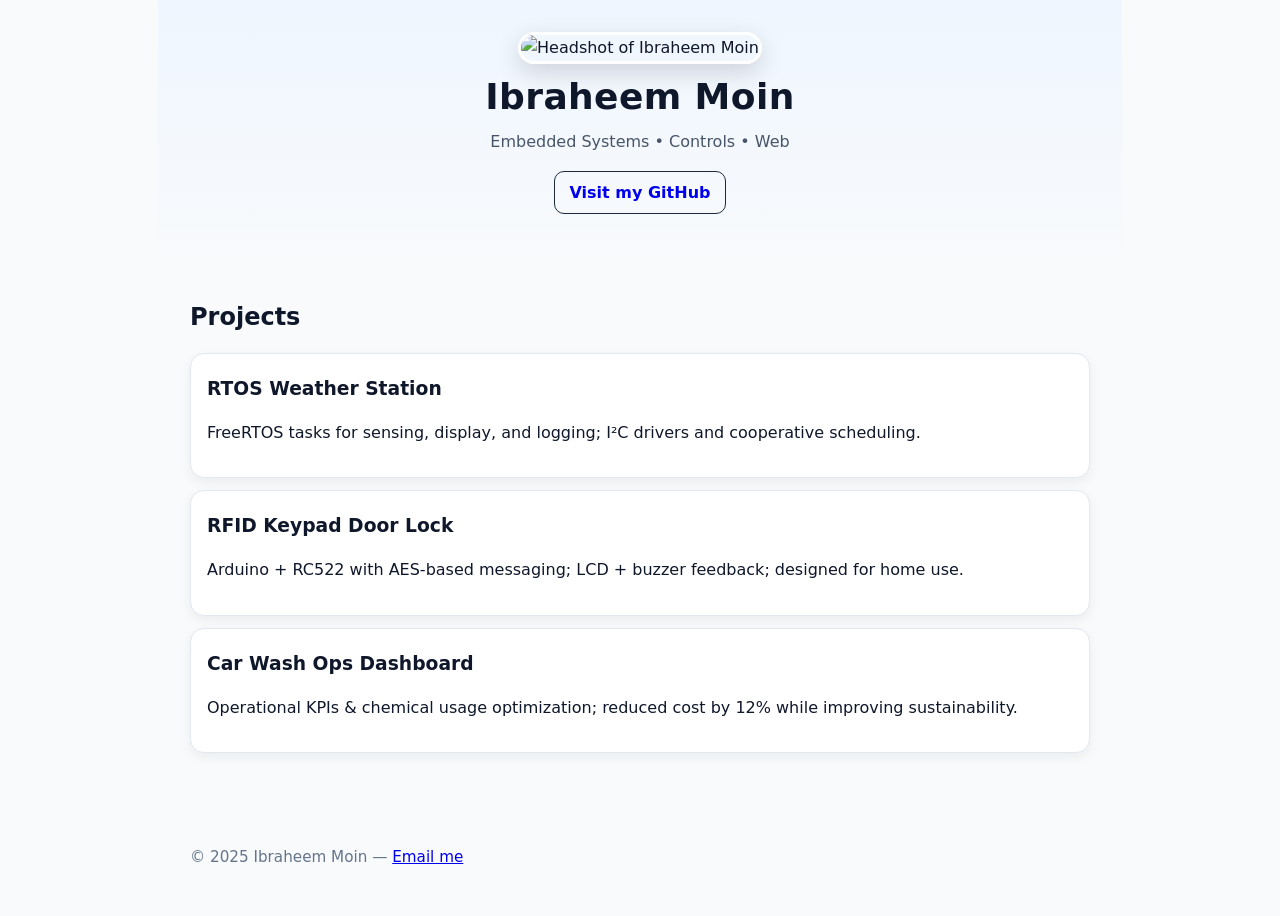
==== index.html @ 3cb20e9a "Fixing Directory" ====
<!DOCTYPE html>
<html lang="en">
  <head>
    <meta charset="UTF-8" />
    <meta name="viewport" content="width=device-width, initial-scale=1" />
    <!-- Required: meta description -->
    <meta name="description" content="Ibraheem Moin — personal website showcasing projects, resume highlights, and contact links." />
    <title>Ibraheem Moin — Personal Site</title>
    <link rel="stylesheet" href="stylesheet.css" />
  </head>
  <body>
    <!-- Section 1 -->
    <div id="hero" class="section">
      <header>
        <img class="avatar" src="assets/profile.jpg" alt="Headshot of Ibraheem Moin" />
        <h1 class="brand">Ibraheem Moin</h1>
        <p class="subtitle">Embedded Systems • Controls • Web</p>
        <!-- Required: external link -->
        <p class="cta">
          <a class="btn" href="https://github.com/ibraheemmoin" target="_blank" rel="noopener">Visit my GitHub</a>
        </p>
      </header>
    </div>

    <!-- Section 2 -->
    <div class="section">
      <h2 class="section-title">Projects</h2>

      <!-- Required: class used ≥2x (.card) -->
      <article class="card">
        <h3>RTOS Weather Station</h3>
        <p>FreeRTOS tasks for sensing, display, and logging; I²C drivers and cooperative scheduling.</p>
      </article>

      <article class="card">
        <h3>RFID Keypad Door Lock</h3>
        <p>Arduino + RC522 with AES-based messaging; LCD + buzzer feedback; designed for home use.</p>
      </article>

      <article class="card">
        <h3>Car Wash Ops Dashboard</h3>
        <p>Operational KPIs & chemical usage optimization; reduced cost by 12% while improving sustainability.</p>
      </article>
    </div>

    <footer class="section">
      <p>© <span id="year">2025</span> Ibraheem Moin — <a href="mailto:ibraheem@example.com">Email me</a></p>
    </footer>
  </body>
</html>
---- stylesheet.css ----
/* Tag selector styling */
body {
  font-family: system-ui, -apple-system, Segoe UI, Roboto, sans-serif;
  line-height: 1.6;
  color: #0f172a;
  background: #f8fafc;
  margin: 0;              /* box model #1 */
}

h1, h2, h3 { margin: 0.25rem 0; }

/* Class (used ≥2x) */
.section {
  max-width: 900px;
  margin: 0 auto;         /* centers */
  padding: 2rem;          /* box model #2 */
}

.section-title {
  font-size: 1.5rem;
  margin-bottom: 1rem;
}

.card {
  background: white;
  border: 1px solid #e2e8f0; /* box model: border */
  border-radius: 14px;
  padding: 1rem;             /* box model: padding */
  margin: 0.75rem 0;         /* box model: margin */
  box-shadow: 0 4px 12px rgba(2, 6, 23, 0.06);
}

/* ID styling */
#hero {
  text-align: center;
  background: linear-gradient(180deg, #eff6ff, #f8fafc);
}

.brand { font-size: 2.25rem; letter-spacing: 0.4px; }
.subtitle { color: #475569; margin-top: 0.25rem; }

.avatar {
  width: 120px;
  height: 120px;
  border-radius: 9999px;
  object-fit: cover;
  border: 3px solid white;
  box-shadow: 0 8px 24px rgba(2, 6, 23, 0.15);
}

.btn {
  display: inline-block;
  text-decoration: none;
  font-weight: 600;
  border: 1px solid #1e293b;
  padding: 0.5rem 0.9rem;
  border-radius: 10px;
}

/* Hover color for <a> */
a:hover { color: #2563eb; }

footer { color: #64748b; font-size: 0.95rem; }
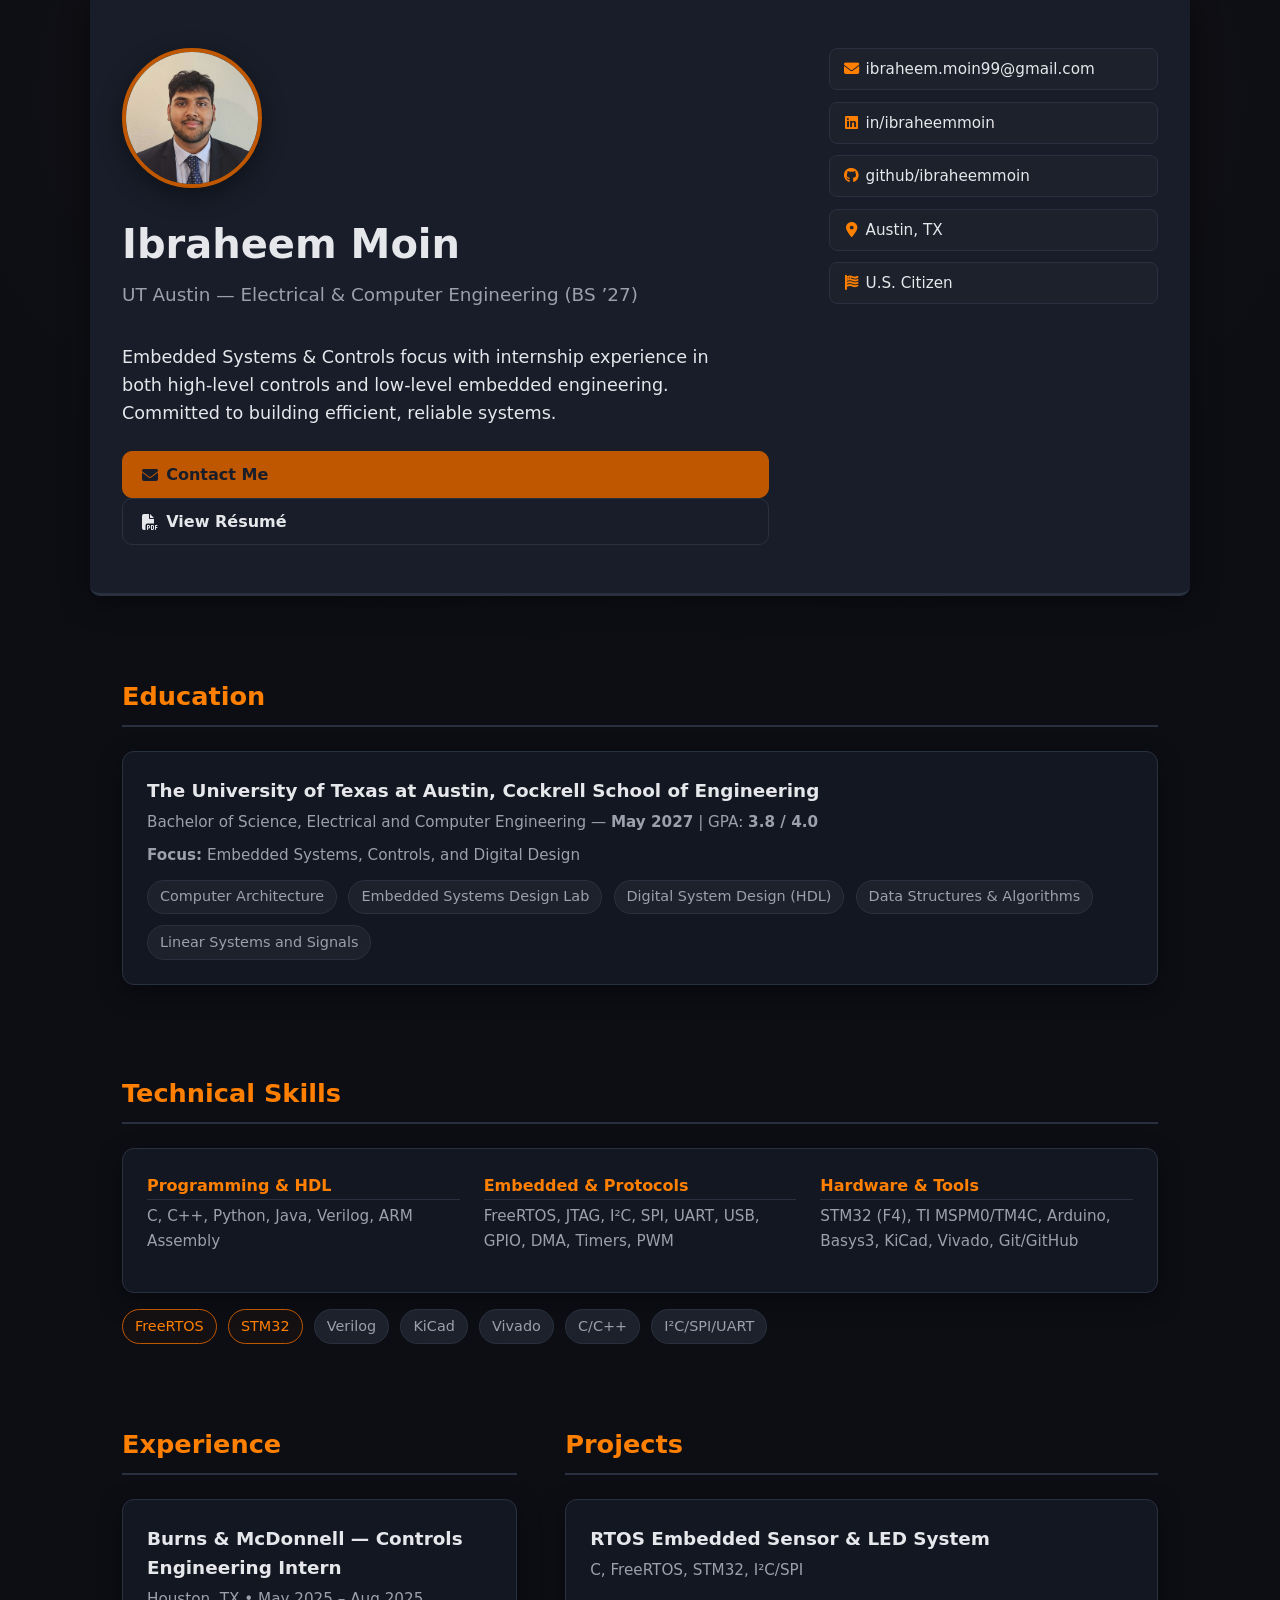
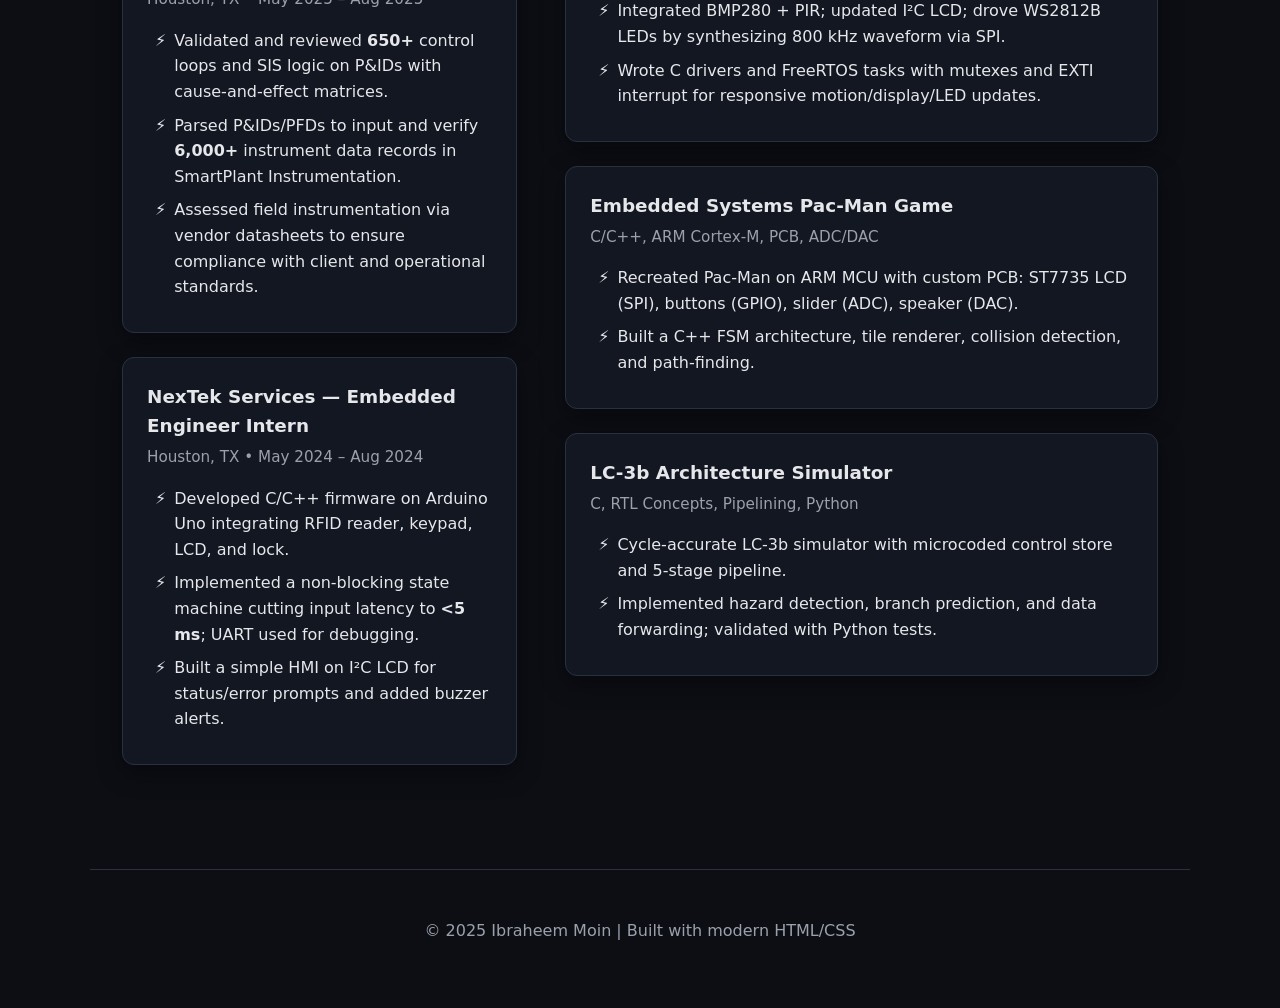
==== commit 2b22e5b6: "Made final adjustments" ====
--- a/index.html
+++ b/index.html
@@ -1,50 +1,163 @@
 <!DOCTYPE html>
-<html lang="en">
-  <head>
+<html lang="en" data-theme="burntlight">
+
+<head>
     <meta charset="UTF-8" />
     <meta name="viewport" content="width=device-width, initial-scale=1" />
-    <!-- Required: meta description -->
-    <meta name="description" content="Ibraheem Moin — personal website showcasing projects, resume highlights, and contact links." />
-    <title>Ibraheem Moin — Personal Site</title>
+    <meta name="description"
+        content="Ibraheem Moin — UT Austin ECE student. Embedded systems, controls, and digital design projects with internship experience at Burns & McDonnell and NexTek Services." />
+    <title>Ibraheem Moin — Portfolio</title>
     <link rel="stylesheet" href="stylesheet.css" />
-  </head>
-  <body>
-    <!-- Section 1 -->
-    <div id="hero" class="section">
-      <header>
-        <img class="avatar" src="assets/profile.jpg" alt="Headshot of Ibraheem Moin" />
-        <h1 class="brand">Ibraheem Moin</h1>
-        <p class="subtitle">Embedded Systems • Controls • Web</p>
-        <!-- Required: external link -->
-        <p class="cta">
-          <a class="btn" href="https://github.com/ibraheemmoin" target="_blank" rel="noopener">Visit my GitHub</a>
-        </p>
-      </header>
-    </div>
+    <link rel="stylesheet" href="https://cdnjs.cloudflare.com/ajax/libs/font-awesome/6.5.2/css/all.min.css"
+        integrity="sha512-SnH5WK+bZxgPHs44uWIX+LLMD/CDF1xBlB+K2dPfG6G/g02u3z63l5x6B2GkGk0d5z5e5c5q5Q5g5f5o5a5Q=="
+        crossorigin="anonymous" referrerpolicy="no-referrer" />
+</head>
 
-    <!-- Section 2 -->
-    <div class="section">
-      <h2 class="section-title">Projects</h2>
+<body>
+    <header id="hero">
+        <div class="hero-main">
+            <img class="avatar" src="profile.jpg" alt="Headshot of Ibraheem Moin" />
+            <h1 class="brand">Ibraheem Moin</h1>
+            <p class="subtitle">UT Austin — Electrical & Computer Engineering (BS ’27)</p>
+            <p class="summary">Embedded Systems & Controls focus with internship experience in both high-level controls and
+                low-level embedded engineering. Committed to building efficient, reliable systems.</p>
 
-      <!-- Required: class used ≥2x (.card) -->
-      <article class="card">
-        <h3>RTOS Weather Station</h3>
-        <p>FreeRTOS tasks for sensing, display, and logging; I²C drivers and cooperative scheduling.</p>
-      </article>
+            <a class="btn primary-btn" href="mailto:ibraheem.moin99@gmail.com">
+                <i class="fa-solid fa-envelope"></i> Contact Me
+            </a>
+            <a class="btn" href="Ibraheem.Moin.Resume.pdf" target="_blank">
+                <i class="fa-solid fa-file-pdf"></i> View Résumé
+            </a>
+        </div>
+        <div class="hero-contact">
+            <a class="chip" href="mailto:ibraheem.moin99@gmail.com">
+                <i class="fa-solid fa-envelope"></i> ibraheem.moin99@gmail.com
+            </a>
+            <a class="chip" href="https://linkedin.com/in/ibraheemmoin" target="_blank" rel="noopener">
+                <i class="fa-brands fa-linkedin"></i> in/ibraheemmoin
+            </a>
+            <a class="chip" href="https://github.com/ibraheemmoin" target="_blank" rel="noopener">
+                <i class="fa-brands fa-github"></i> github/ibraheemmoin
+            </a>
+            <span class="chip">
+                <i class="fa-solid fa-location-dot"></i> Austin, TX
+            </span>
+            <span class="chip">
+                <i class="fa-solid fa-flag-usa"></i> U.S. Citizen
+            </span>
+        </div>
+    </header>
 
-      <article class="card">
-        <h3>RFID Keypad Door Lock</h3>
-        <p>Arduino + RC522 with AES-based messaging; LCD + buzzer feedback; designed for home use.</p>
-      </article>
+    <main class="container">
+        <section>
+            <h2 class="section-title">Education</h2>
+            <div class="card wide-card">
+                <h3>The University of Texas at Austin, Cockrell School of Engineering</h3>
+                <p class="meta">Bachelor of Science, Electrical and Computer Engineering — <strong>May 2027</strong> | GPA:
+                    <strong>3.8 / 4.0</strong></p>
+                <p class="meta">
+                    <strong>Focus:</strong> Embedded Systems, Controls, and Digital Design
+                </p>
+                <div class="tag-group">
+                    <span class="tag">Computer Architecture</span>
+                    <span class="tag">Embedded Systems Design Lab</span>
+                    <span class="tag">Digital System Design (HDL)</span>
+                    <span class="tag">Data Structures &amp; Algorithms</span>
+                    <span class="tag">Linear Systems and Signals</span>
+                </div>
+            </div>
+        </section>
 
-      <article class="card">
-        <h3>Car Wash Ops Dashboard</h3>
-        <p>Operational KPIs & chemical usage optimization; reduced cost by 12% while improving sustainability.</p>
-      </article>
-    </div>
+        <section>
+            <h2 class="section-title">Technical Skills</h2>
+            <div class="card skills-grid">
+                <div>
+                    <h3>Programming & HDL</h3>
+                    <p>C, C++, Python, Java, Verilog, ARM Assembly</p>
+                </div>
+                <div>
+                    <h3>Embedded & Protocols</h3>
+                    <p>FreeRTOS, JTAG, I²C, SPI, UART, USB, GPIO, DMA, Timers, PWM</p>
+                </div>
+                <div>
+                    <h3>Hardware & Tools</h3>
+                    <p>STM32 (F4), TI MSPM0/TM4C, Arduino, Basys3, KiCad, Vivado, Git/GitHub</p>
+                </div>
+            </div>
+            <div class="tag-group large-tags" aria-hidden="true">
+                <span class="tag primary">FreeRTOS</span>
+                <span class="tag primary">STM32</span>
+                <span class="tag">Verilog</span>
+                <span class="tag">KiCad</span>
+                <span class="tag">Vivado</span>
+                <span class="tag">C/C++</span>
+                <span class="tag">I²C/SPI/UART</span>
+            </div>
+        </section>
 
-    <footer class="section">
-      <p>© <span id="year">2025</span> Ibraheem Moin — <a href="mailto:ibraheem@example.com">Email me</a></p>
+        <div class="grid-section">
+            <section>
+                <h2 class="section-title">Experience</h2>
+                <div class="card experience-card">
+                    <h3>Burns &amp; McDonnell — Controls Engineering Intern</h3>
+                    <p class="meta">Houston, TX • May 2025 – Aug 2025</p>
+                    <ul>
+                        <li>Validated and reviewed <strong>650+</strong> control loops and SIS logic on P&amp;IDs with
+                            cause-and-effect matrices.</li>
+                        <li>Parsed P&amp;IDs/PFDs to input and verify <strong>6,000+</strong> instrument data records in
+                            SmartPlant Instrumentation.</li>
+                        <li>Assessed field instrumentation via vendor datasheets to ensure compliance with client and
+                            operational standards.</li>
+                    </ul>
+                </div>
+                <div class="card experience-card">
+                    <h3>NexTek Services — Embedded Engineer Intern</h3>
+                    <p class="meta">Houston, TX • May 2024 – Aug 2024</p>
+                    <ul>
+                        <li>Developed C/C++ firmware on Arduino Uno integrating RFID reader, keypad, LCD, and lock.</li>
+                        <li>Implemented a non-blocking state machine cutting input latency to <strong>&lt;5 ms</strong>;
+                            UART used for debugging.</li>
+                        <li>Built a simple HMI on I²C LCD for status/error prompts and added buzzer alerts.</li>
+                    </ul>
+                </div>
+            </section>
+
+            <section>
+                <h2 class="section-title">Projects</h2>
+                <div class="card project-card">
+                    <h3>RTOS Embedded Sensor &amp; LED System</h3>
+                    <p class="meta">C, FreeRTOS, STM32, I²C/SPI</p>
+                    <ul>
+                        <li>Integrated BMP280 + PIR; updated I²C LCD; drove WS2812B LEDs by synthesizing 800 kHz waveform
+                            via SPI.</li>
+                        <li>Wrote C drivers and FreeRTOS tasks with mutexes and EXTI interrupt for responsive motion/display/LED updates.</li>
+                    </ul>
+                </div>
+                <div class="card project-card">
+                    <h3>Embedded Systems Pac-Man Game</h3>
+                    <p class="meta">C/C++, ARM Cortex-M, PCB, ADC/DAC</p>
+                    <ul>
+                        <li>Recreated Pac-Man on ARM MCU with custom PCB: ST7735 LCD (SPI), buttons (GPIO), slider (ADC),
+                            speaker (DAC).</li>
+                        <li>Built a C++ FSM architecture, tile renderer, collision detection, and path-finding.</li>
+                    </ul>
+                </div>
+                <div class="card project-card">
+                    <h3>LC-3b Architecture Simulator</h3>
+                    <p class="meta">C, RTL Concepts, Pipelining, Python</p>
+                    <ul>
+                        <li>Cycle-accurate LC-3b simulator with microcoded control store and 5-stage pipeline.</li>
+                        <li>Implemented hazard detection, branch prediction, and data forwarding; validated with Python
+                            tests.</li>
+                    </ul>
+                </div>
+            </section>
+        </div>
+    </main>
+
+    <footer>
+        <p>© 2025 Ibraheem Moin | Built with modern HTML/CSS</p>
     </footer>
-  </body>
-</html>
+</body>
+
+</html>
--- a/stylesheet.css
+++ b/stylesheet.css
@@ -1,63 +1,297 @@
-/* Tag selector styling */
+/* ---------- THEME TOKENS: Burntlight/Dark Mode Base ---------- */
+:root {
+    --bg: #0c0e14;
+    --surface: #131721;
+    --surface-light: #181d29;
+    --text: #e6e7eb;
+    --muted: #9aa1ad;
+    --border: #293140;
+    --accent: #bf5700;
+    /* UT Burnt Orange */
+    --accent-light: #ff7f00;
+    --chip-bg: #1c212b;
+    --shadow: 0 8px 25px rgba(0, 0, 0, .4);
+}
+
+/* ---------- GLOBAL STYLES ---------- */
+* {
+    box-sizing: border-box;
+}
+
 body {
-  font-family: system-ui, -apple-system, Segoe UI, Roboto, sans-serif;
-  line-height: 1.6;
-  color: #0f172a;
-  background: #f8fafc;
-  margin: 0;              /* box model #1 */
-}
-
-h1, h2, h3 { margin: 0.25rem 0; }
-
-/* Class (used ≥2x) */
-.section {
-  max-width: 900px;
-  margin: 0 auto;         /* centers */
-  padding: 2rem;          /* box model #2 */
+    margin: 0;
+    background: radial-gradient(1200px 800px at 50% 100px, rgba(191, 87, 0, .05), transparent 70%),
+        var(--bg);
+    color: var(--text);
+    font: 400 16px/1.6 'Inter', system-ui, -apple-system, Segoe UI, Roboto, sans-serif;
+}
+
+.container {
+    max-width: 1100px;
+    margin: 0 auto;
+    padding: 3rem 2rem;
+}
+
+a {
+    color: var(--accent-light);
+    text-decoration: none;
+    transition: color .2s ease;
+}
+
+a:hover {
+    color: var(--text);
+}
+
+/* ---------- HERO/HEADER (New Split-Screen Layout) ---------- */
+#hero {
+    background: var(--surface-light);
+    border-bottom: 3px solid var(--border);
+    display: grid;
+    grid-template-columns: 2fr 1fr;
+    max-width: 1100px;
+    margin: 0 auto;
+    padding: 3rem 2rem;
+    gap: 3rem;
+    /* Responsive adjustment for small screens */
+    border-radius: 0 0 10px 10px;
+    box-shadow: 0 5px 30px rgba(0, 0, 0, 0.45);
+}
+
+@media (max-width: 900px) {
+    #hero {
+        grid-template-columns: 1fr;
+        padding: 2rem 1.5rem;
+    }
+
+    .hero-contact {
+        border-top: 1px solid var(--border);
+        padding-top: 1.5rem;
+    }
+}
+
+.hero-main {
+    display: flex;
+    flex-direction: column;
+}
+
+.avatar {
+    width: 140px;
+    height: 140px;
+    border-radius: 9999px;
+    object-fit: cover;
+    border: 4px solid var(--accent);
+    box-shadow: var(--shadow);
+    margin-bottom: 1rem;
+}
+
+.brand {
+    font-size: 2.5rem;
+    margin: .5rem 0 .25rem;
+    font-weight: 700;
+    color: var(--text);
+}
+
+.subtitle {
+    color: var(--muted);
+    font-size: 1.15rem;
+    margin-top: 0;
+    margin-bottom: 1rem;
+}
+
+.summary {
+    font-size: 1.1rem;
+    margin-bottom: 1.5rem;
+    max-width: 600px;
+}
+
+/* Contact Chips in Hero Section */
+.hero-contact {
+    display: flex;
+    flex-direction: column;
+    gap: .7rem;
+    font-size: .95rem;
+}
+
+.chip {
+    background: var(--chip-bg);
+    border: 1px solid var(--border);
+    color: var(--text);
+    padding: .5rem .8rem;
+    border-radius: 8px;
+    transition: background .2s ease, border-color .2s ease;
+}
+
+.chip:hover {
+    border-color: var(--accent);
+    background: var(--surface);
+}
+
+.chip i {
+    color: var(--accent-light);
+    width: 1.2em;
+    text-align: center;
+}
+
+/* Call to Action Buttons */
+.btn {
+    display: inline-flex;
+    align-items: center;
+    gap: .5rem;
+    border: 1px solid var(--border);
+    border-radius: 10px;
+    padding: .6rem 1.2rem;
+    font-weight: 600;
+    color: var(--text);
+    margin-right: .75rem;
+    transition: all .2s ease;
+}
+
+.btn:hover {
+    border-color: var(--accent);
+    transform: translateY(-2px);
+    box-shadow: 0 3px 10px rgba(0, 0, 0, .2);
+}
+
+.primary-btn {
+    background: var(--accent);
+    border-color: var(--accent);
+    color: var(--surface-light);
+}
+
+.primary-btn:hover {
+    background: var(--accent-light);
+    border-color: var(--accent-light);
+    color: var(--surface-light);
+}
+
+/* ---------- SECTION HEADERS & LAYOUTS ---------- */
+section {
+    padding: 2rem 0;
 }
 
 .section-title {
-  font-size: 1.5rem;
-  margin-bottom: 1rem;
-}
-
+    font-size: 1.6rem;
+    margin: 0 0 1.5rem 0;
+    font-weight: 700;
+    display: flex;
+    align-items: center;
+    gap: .75rem;
+    border-bottom: 2px solid var(--border);
+    padding-bottom: .5rem;
+    color: var(--accent-light);
+}
+
+/* 2-column content grid */
+.grid-section {
+    display: grid;
+    grid-template-columns: 2fr 3fr;
+    gap: 3rem;
+    padding-top: 1rem;
+}
+
+@media (max-width: 1000px) {
+    .grid-section {
+        grid-template-columns: 1fr;
+    }
+}
+
+/* ---------- CARDS & CONTENT STYLES ---------- */
 .card {
-  background: white;
-  border: 1px solid #e2e8f0; /* box model: border */
-  border-radius: 14px;
-  padding: 1rem;             /* box model: padding */
-  margin: 0.75rem 0;         /* box model: margin */
-  box-shadow: 0 4px 12px rgba(2, 6, 23, 0.06);
-}
-
-/* ID styling */
-#hero {
-  text-align: center;
-  background: linear-gradient(180deg, #eff6ff, #f8fafc);
-}
-
-.brand { font-size: 2.25rem; letter-spacing: 0.4px; }
-.subtitle { color: #475569; margin-top: 0.25rem; }
-
-.avatar {
-  width: 120px;
-  height: 120px;
-  border-radius: 9999px;
-  object-fit: cover;
-  border: 3px solid white;
-  box-shadow: 0 8px 24px rgba(2, 6, 23, 0.15);
-}
-
-.btn {
-  display: inline-block;
-  text-decoration: none;
-  font-weight: 600;
-  border: 1px solid #1e293b;
-  padding: 0.5rem 0.9rem;
-  border-radius: 10px;
-}
-
-/* Hover color for <a> */
-a:hover { color: #2563eb; }
-
-footer { color: #64748b; font-size: 0.95rem; }
+    background: var(--surface);
+    border: 1px solid var(--border);
+    border-radius: 12px;
+    padding: 1.5rem;
+    margin-bottom: 1.5rem;
+    box-shadow: var(--shadow);
+    transition: border-color .2s ease, transform .1s ease;
+}
+
+.card:hover {
+    border-color: var(--accent);
+    transform: translateY(-2px);
+}
+
+.card h3 {
+    margin: 0 0 .3rem;
+    font-size: 1.15rem;
+    font-weight: 600;
+}
+
+.meta {
+    color: var(--muted);
+    font-size: .95rem;
+    margin-top: .2rem;
+    margin-bottom: .5rem;
+}
+
+/* List Style */
+ul {
+    margin: 1rem 0 0 1.2rem;
+    padding: 0;
+    list-style-type: '⚡';
+}
+
+li {
+    margin: .5rem 0;
+    padding-left: .5rem;
+}
+
+/* Skills Layout */
+.skills-grid {
+    display: grid;
+    grid-template-columns: repeat(auto-fit, minmax(250px, 1fr));
+    gap: 1.5rem;
+    padding: 1.5rem;
+    margin-bottom: 1rem;
+}
+
+.skills-grid h3 {
+    color: var(--accent-light);
+    font-size: 1rem;
+    margin-bottom: .3rem;
+    border-bottom: 1px solid var(--border);
+}
+
+.skills-grid p {
+    margin-top: 0;
+    font-size: .95rem;
+    color: var(--muted);
+}
+
+/* Tag Pills */
+.tag-group {
+    display: flex;
+    gap: .7rem;
+    flex-wrap: wrap;
+    margin-top: .8rem;
+}
+
+.tag {
+    border: 1px solid var(--border);
+    background: var(--chip-bg);
+    border-radius: 9999px;
+    padding: .3rem .75rem;
+    font-size: .9rem;
+    color: var(--muted);
+    transition: background .2s;
+}
+
+.tag.primary {
+    border-color: var(--accent);
+    color: var(--accent-light);
+    background: color-mix(in oklab, var(--accent) 5%, transparent);
+}
+
+.large-tags {
+    margin-top: 0;
+}
+
+/* Footer */
+footer {
+    color: var(--muted);
+    text-align: center;
+    padding: 2rem 0 3rem;
+    border-top: 1px solid var(--border);
+    max-width: 1100px;
+    margin: 0 auto;
+}
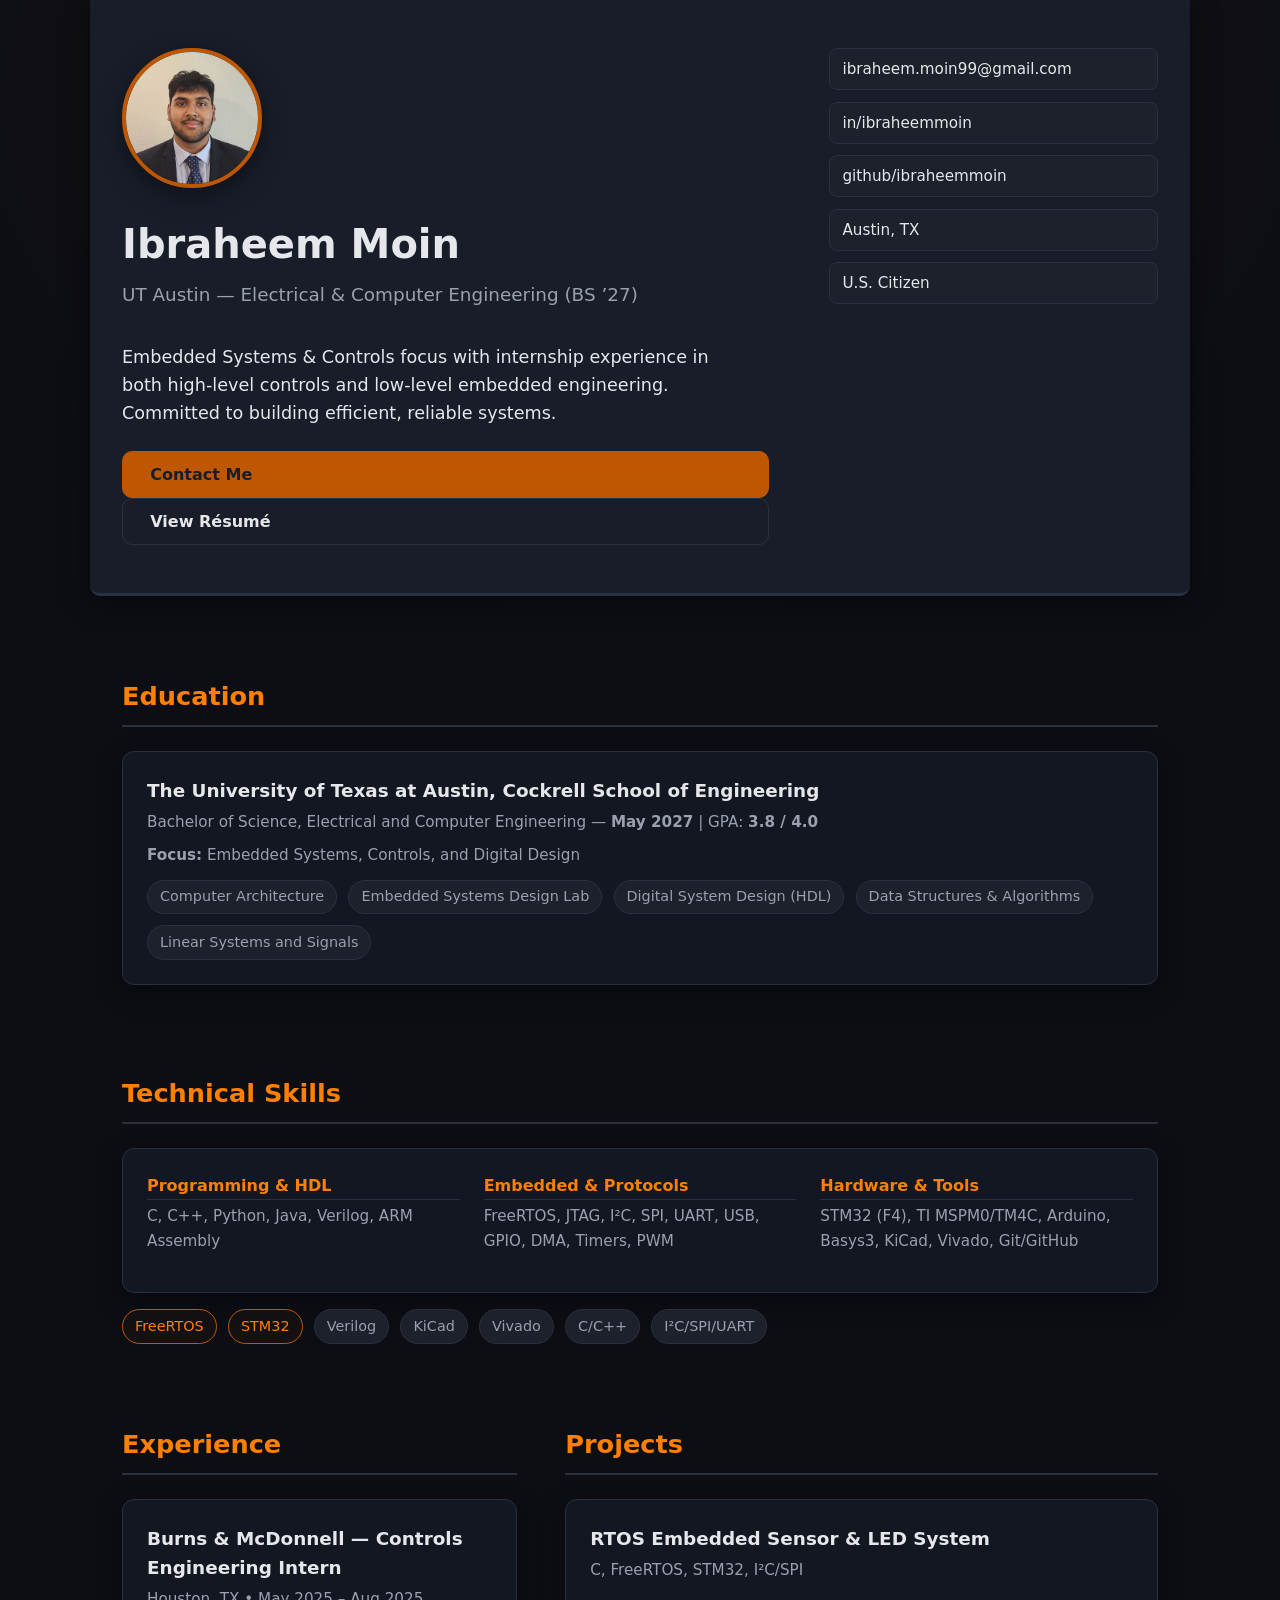
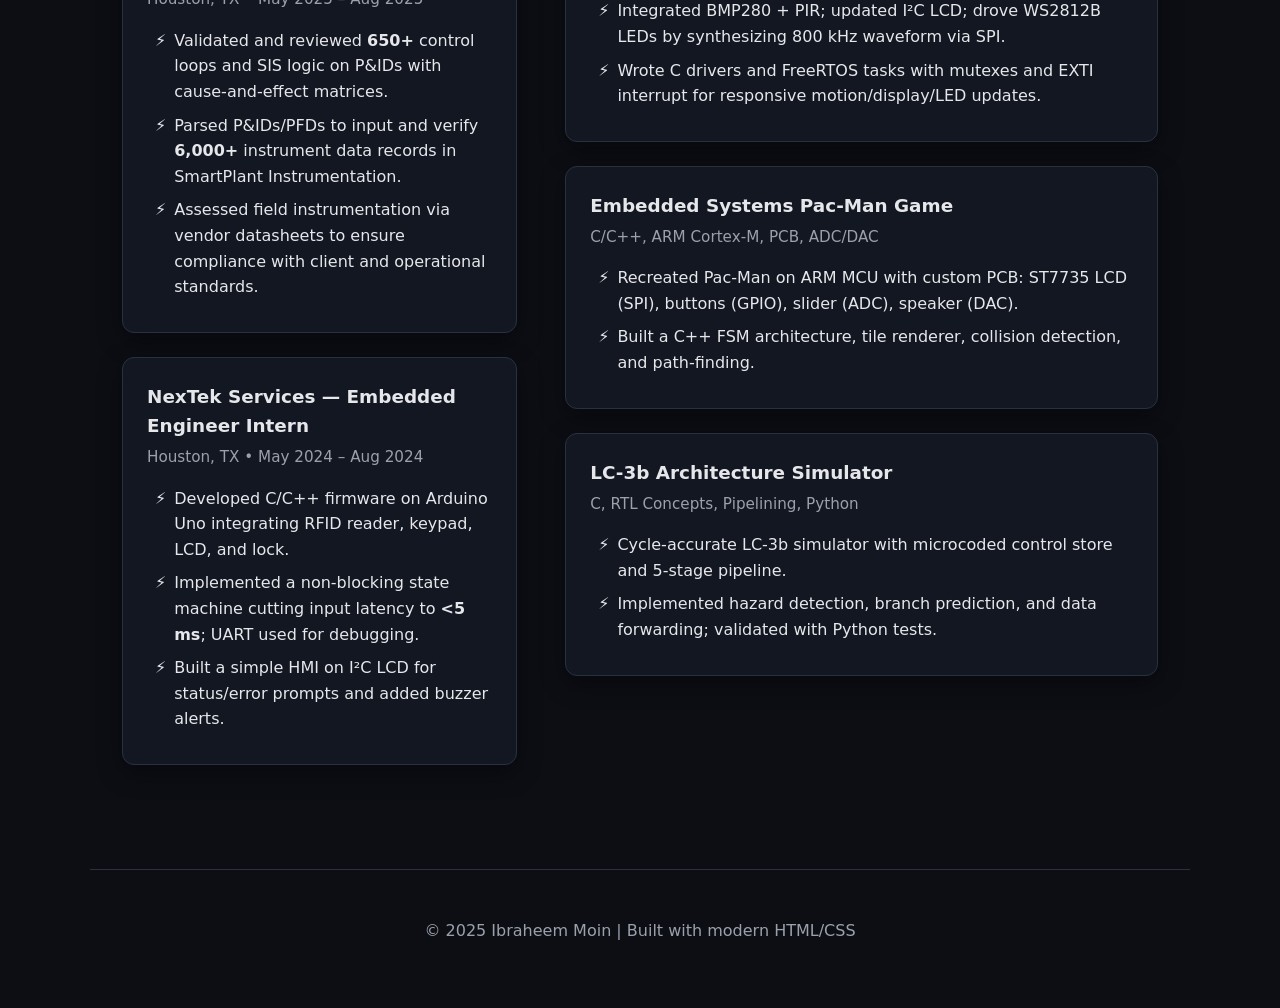
==== commit 56f0ed78: "fixed ccs ref" ====
--- a/index.html
+++ b/index.html
@@ -7,8 +7,8 @@
     <meta name="description"
         content="Ibraheem Moin — UT Austin ECE student. Embedded systems, controls, and digital design projects with internship experience at Burns & McDonnell and NexTek Services." />
     <title>Ibraheem Moin — Portfolio</title>
-    <link rel="stylesheet" href="stylesheet.css" />
-    <link rel="stylesheet" href="https://cdnjs.cloudflare.com/ajax/libs/font-awesome/6.5.2/css/all.min.css"
+    <link rel="stylesheet" href="./stylesheet.css" />
+    <link rel="stylesheet" href="./https://cdnjs.cloudflare.com/ajax/libs/font-awesome/6.5.2/css/all.min.css"
         integrity="sha512-SnH5WK+bZxgPHs44uWIX+LLMD/CDF1xBlB+K2dPfG6G/g02u3z63l5x6B2GkGk0d5z5e5c5q5Q5g5f5o5a5Q=="
         crossorigin="anonymous" referrerpolicy="no-referrer" />
 </head>
